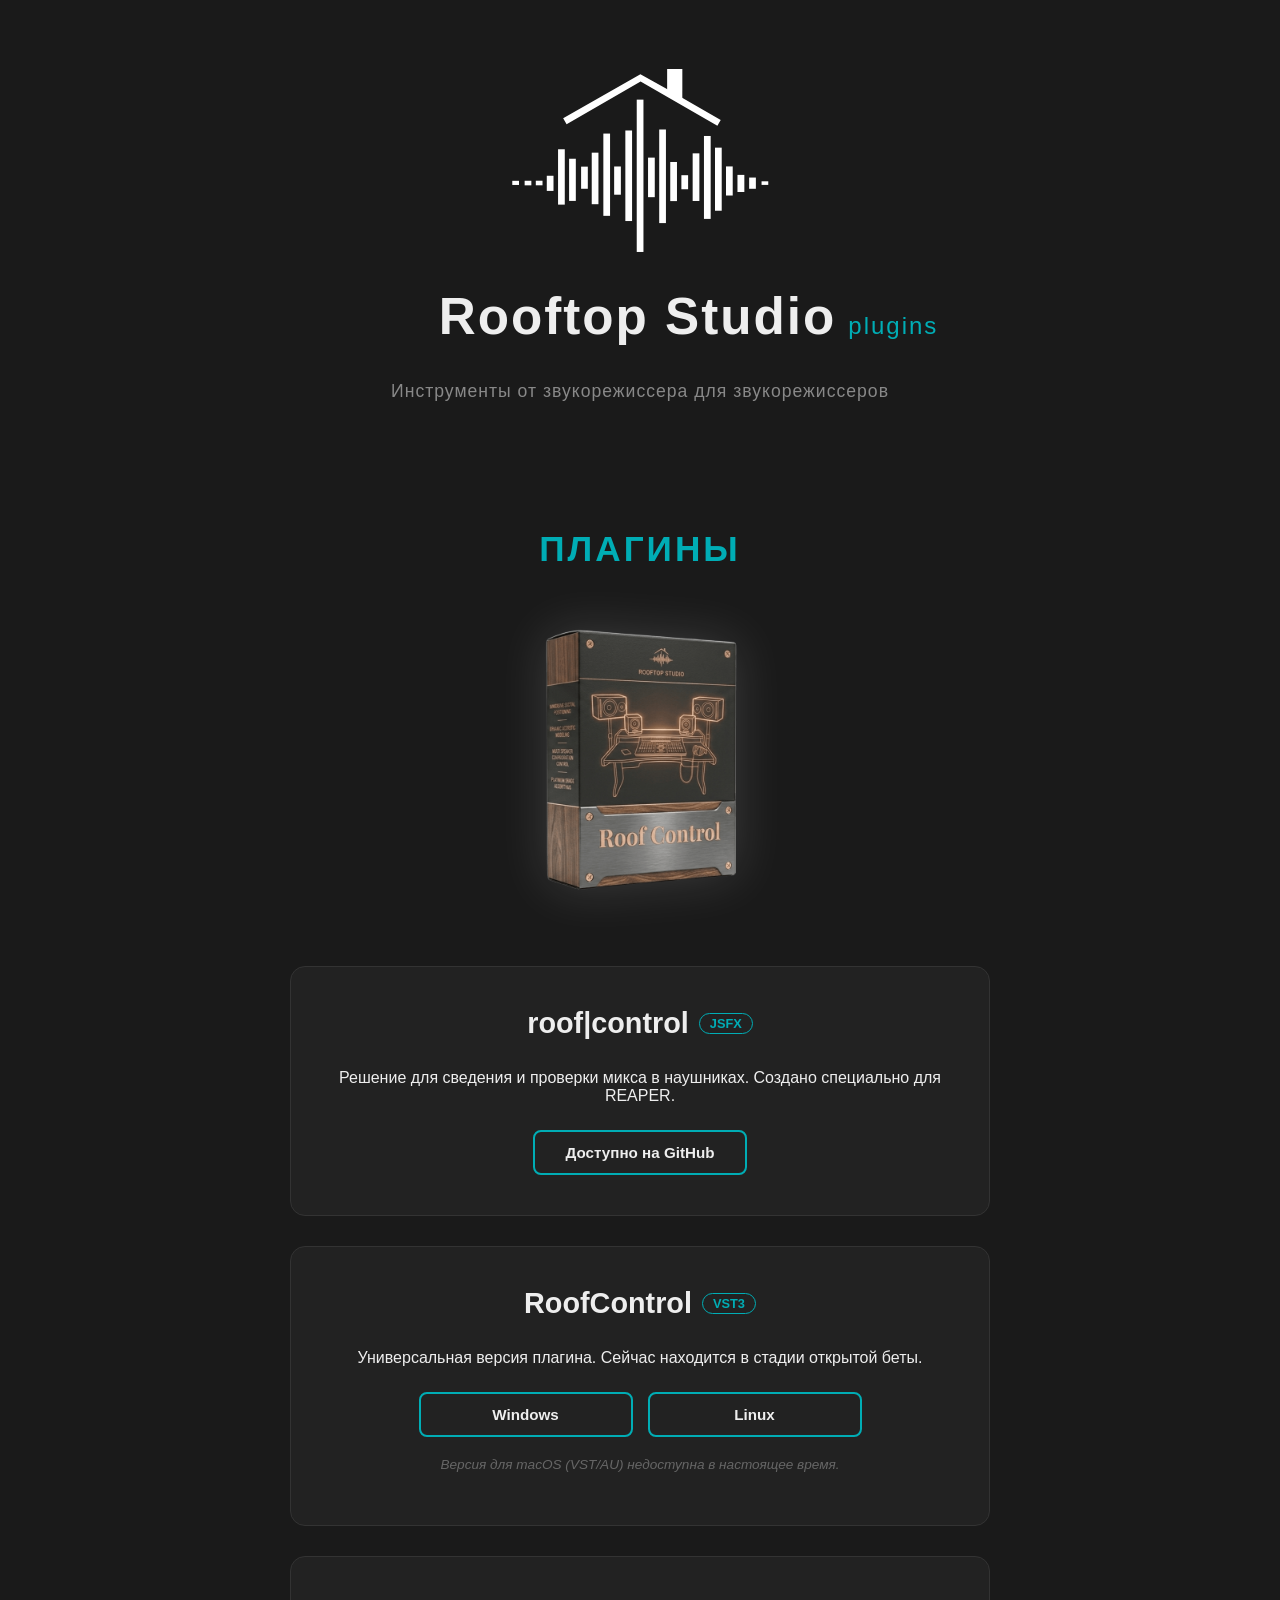
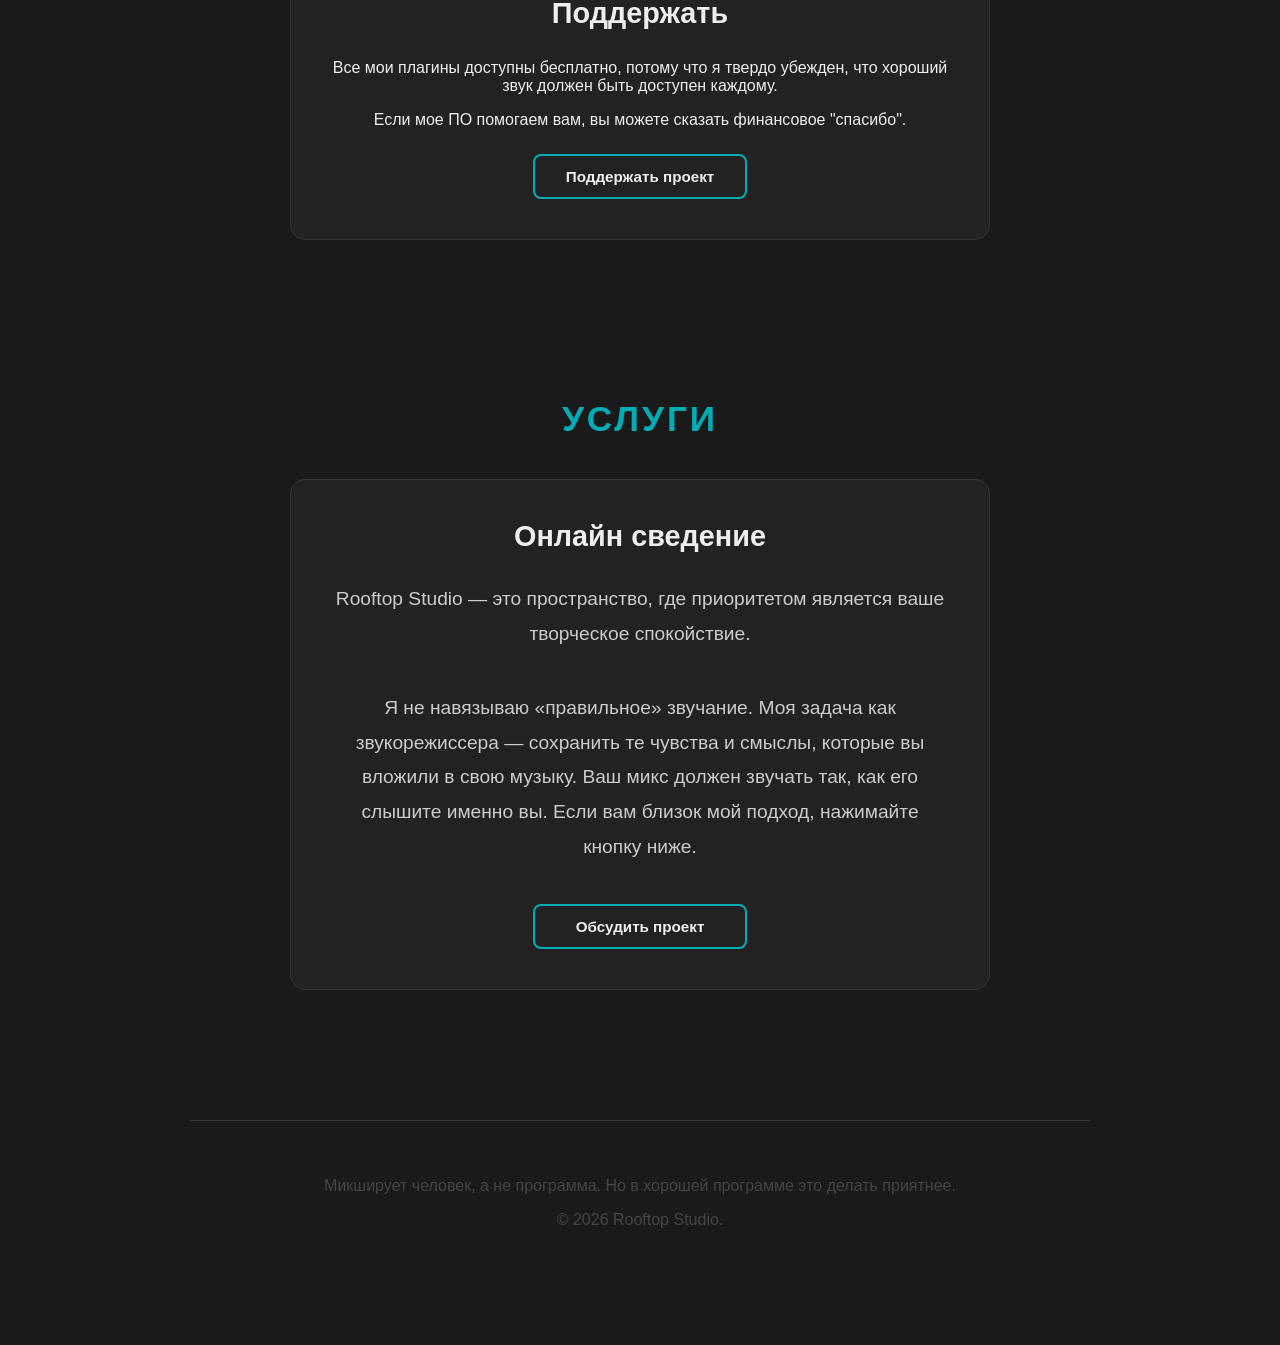
==== ru/index.html @ 6bf993b0 "create" ====
<!DOCTYPE html>
<html lang="ru">
<head>
    <meta charset="UTF-8">
    <meta name="viewport" content="width=device-width, initial-scale=1.0">
    <title>Rooftop Studio — Плагины и Сведение</title>
    <link rel="stylesheet" href="../style.css">
</head>
<body class="landing-page">
    <div class="landing-container">
        <header class="hero">
            <img src="../rooftop_logo_nt.svg" alt="Rooftop Studio" class="main-logo">
            <h1>Rooftop Studio <sub class="sub-title">plugins</sub></h1>
            <p class="tagline">Инструменты от звукорежиссера для звукорежиссеров</p>
        </header>
    
    <section class="section">
    <h2 class="section-title">Плагины</h2>
    
    <img src="../box_pic.png" alt="Rooftop Studio Plugins" class="section-hero-image">
    
    <div class="project-card">
        <h3>roof|control <span class="format-tag">JSFX</span></h3>
        <p>Решение для сведения и проверки микса в наушниках. Создано специально для REAPER.</p>
        <div class="button-group">
            <a href="https://github.com/Ilya-audio/roof_control" class="btn-small">Доступно на GitHub</a>
        </div>
    </div>

    <div class="project-card">
        <h3>RoofControl <span class="format-tag">VST3</span></h3>
        <p>Универсальная версия плагина. Сейчас находится в стадии открытой беты.</p>
        <div class="button-group">
            <a href="#" class="btn-small">Windows</a>
            <a href="#" class="btn-small">Linux</a>
        </div>
        <p class="note">Версия для macOS (VST/AU) недоступна в настоящее время.</p>
    </div>

    <div class="project-card">
        <h3>Поддержать</h3>
        <p>
            Все мои плагины доступны бесплатно, потому что я твердо убежден, что хороший звук должен быть доступен каждому.
            </p> 
            <p>
            Если мое ПО помогаем вам, вы можете сказать финансовое "спасибо".
        </p>
        <div class="button-group">
            <a href="https://boosty.to/rooftopstudio/donate" class="btn-small">Поддержать проект</a>
        </div>
    </div>
</section>

<section class="section">
    <h2 class="section-title">Услуги</h2>
    <div class="project-card">
        <h3>Онлайн сведение</h3>
        <p class="bio-text">
        Rooftop Studio — это пространство, где приоритетом является ваше творческое спокойствие.
    </p>
    <p class="bio-text">
        Я не навязываю «правильное» звучание. Моя задача как звукорежиссера — сохранить те чувства и смыслы, которые вы вложили в свою музыку. Ваш микс должен звучать так, как его слышите именно вы. Если вам близок мой подход, нажимайте кнопку ниже.
    </p>
        <div class="button-group">
            <a href="mailto:rooftopstudio.yt@gmail.com" class="btn-small">Обсудить проект</a>
        </div>
    </div>
</section>

        <footer>
            <p>Микширует человек, а не программа. Но в хорошей программе это делать приятнее.</p>
            <p>© 2026 Rooftop Studio.</p>
        </footer>
    </div>
</body>
</html>
---- style.css ----
/* 1. БАЗОВЫЕ НАСТРОЙКИ (Общие для всех страниц) */
html {
    background-color: #1a1a1a;
    margin: 0;
    padding: 0;
}

body {
    margin: 0;
    padding: 0;
    background-color: #1a1a1a;
    font-family: 'Segoe UI', Tahoma, Geneva, Verdana, sans-serif;
    color: #eeeeee;
}

/* 2. ГЛАВНАЯ СТРАНИЦА-ЗАСТАВКА (Выбор языка) */
body.splash-screen {
    height: 100vh;
    display: flex;
    flex-direction: column;
    justify-content: center;
    align-items: center;
    text-align: center;
}

/* 3. ЛЕНДИНГ (Страница с плагинами) */
body.landing-page {
    display: block; 
    height: auto;
    min-height: 100vh;
    overflow-y: auto;
    text-align: center;
}

.landing-container {
    width: 100%;
    max-width: 900px;
    margin: 0 auto;
    padding: 60px 20px;
    display: flex;
    flex-direction: column;
    align-items: center;
}

/* 4. ШАПКА И ЛОГОТИП */
.hero {
    width: 100%;
    margin-bottom: 80px;
    display: flex;
    flex-direction: column;
    align-items: center;
}

.main-logo {
    display: block;
    margin: 0 auto 1rem auto; 
    width: 280px;                
    max-width: 90%;
    height: auto;
}

h1 {
    font-size: 3.2rem;
    margin: 0 0 4rem 0;
    letter-spacing: 2px;
    font-weight: 700;
    line-height: 1.2;
    display: inline-flex;    
    align-items: baseline;   
    padding-left: 97px;
}

.sub-title {
    color: #00adb5;           
    font-weight: 300;
    font-size: 1.5rem;
    margin-left: 12px;       
    width: 90px;
    text-align: left;
    white-space: nowrap;
}

.tagline {
    font-size: 1.1rem;
    color: #888;
    margin-top: -30px;   
    letter-spacing: 1px;
}

.section-hero-image {
    display: block;
    width: 100%;
    max-width: 550px;
    height: auto;
    margin: 0 auto 50px auto;
    filter: drop-shadow(0 0 25px rgba(255, 255, 255, 0.15)); 
    transition: all 0.5s ease;
}

.section-hero-image:hover {
    transform: translateY(-10px) scale(1.02);
    filter: drop-shadow(0 0 29px rgba(255, 255, 255, 0.4));
}

/* 5. СЕКЦИИ И КАРТОЧКИ */
.section {
    width: 100%;
    margin-bottom: 100px;
    display: flex;
    flex-direction: column;
    align-items: center;
}

.section-title {
    color: #00adb5;
    font-size: 2.2rem;
    margin-bottom: 40px;
    text-transform: uppercase;
    letter-spacing: 3px;
}

.project-card {
    background: #222;
    padding: 40px;
    border-radius: 15px;
    margin-bottom: 30px;
    border: 1px solid #333;
    width: 100%;
    max-width: 700px;    
    box-sizing: border-box;
}

.project-card h3 {
    font-size: 1.8rem;
    margin-top: 0;
    display: flex;
    align-items: center;
    justify-content: center;
    gap: 10px;
}

.format-tag {
    font-size: 0.8rem;
    border: 1px solid #00adb5;
    color: #00adb5;
    padding: 2px 10px;
    border-radius: 20px;
    text-transform: uppercase;
}

/* 6. КНОПКИ */
.buttons-container {
    display: flex;
    flex-direction: row;
    justify-content: center;
    gap: 20px;
    width: 100%;
    margin-top: 20px;
}

.button-group {
    display: flex;
    justify-content: center;
    gap: 15px;           
    margin-top: 25px;
    flex-wrap: wrap;     
}

.btn {
    display: inline-block;
    width: 220px;
    padding: 16px 0;
    text-decoration: none; 
    color: #eeeeee;
    border: 2px solid #00adb5;
    border-radius: 10px;    
    font-size: 1.2rem;
    font-weight: 600;
    transition: all 0.3s ease;
    text-align: center;
    background: transparent;
}

.btn:hover {
    background-color: #00adb5;
    color: #1a1a1a;
    transform: translateY(-4px); 
    box-shadow: 0 8px 20px rgba(0, 173, 181, 0.5);
}

.btn-small {
    display: inline-block;
    min-width: 160px;
    padding: 12px 25px;
    border: 2px solid #00adb5;
    color: #eeeeee;
    text-decoration: none;
    border-radius: 8px;
    font-weight: 600;
    font-size: 0.95rem;
    transition: all 0.3s ease;
    text-align: center;
}

.btn-small:hover {
    background-color: #00adb5;
    color: #1a1a1a;
    transform: translateY(-2px);
}

/* 7. ТЕКСТ И ФУТЕР */
.bio-text {
    max-width: 750px;
    font-size: 1.2rem;
    line-height: 1.8;
    color: #ccc;
    margin-bottom: 40px;
}

.note {
    font-size: 0.85rem;
    color: #666;
    margin-top: 20px;
    font-style: italic;
}

footer {
    border-top: 1px solid #333;
    padding: 40px 0;
    width: 100%;
    color: #444;
}
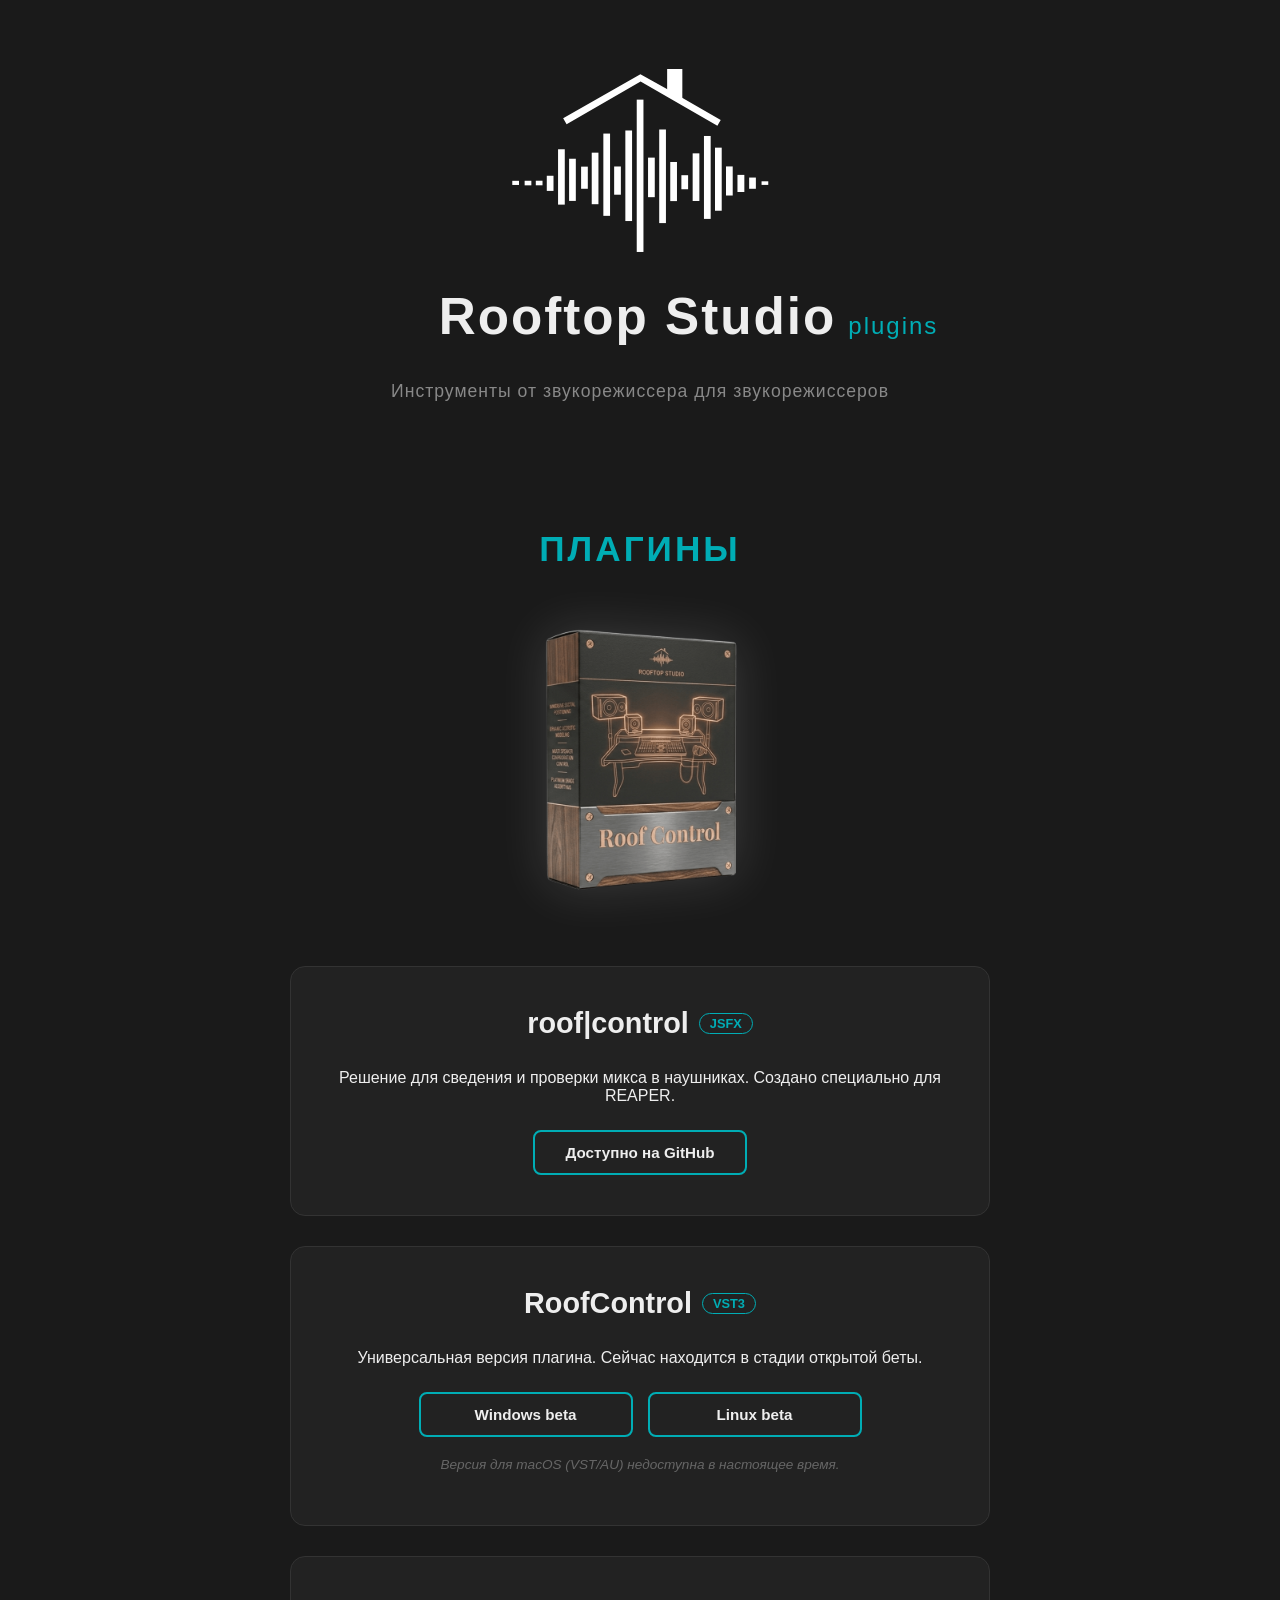
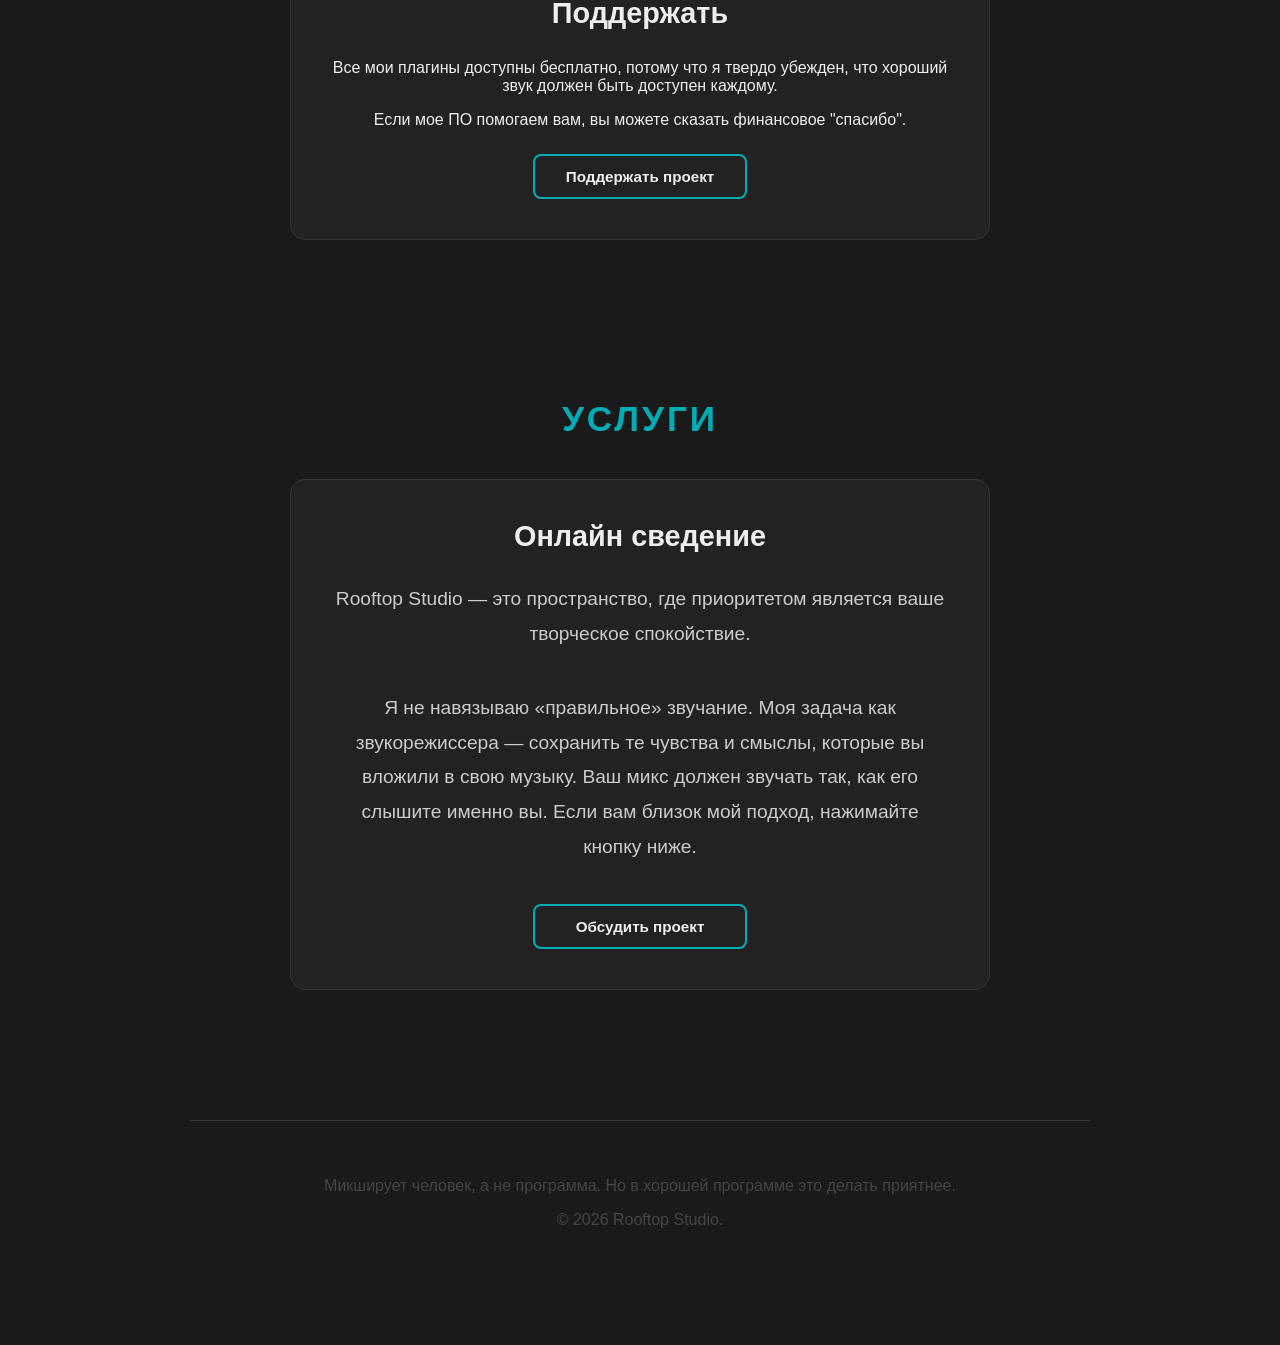
==== commit c56a23df: "Update index.html" ====
--- a/ru/index.html
+++ b/ru/index.html
@@ -31,8 +31,8 @@
         <h3>RoofControl <span class="format-tag">VST3</span></h3>
         <p>Универсальная версия плагина. Сейчас находится в стадии открытой беты.</p>
         <div class="button-group">
-            <a href="#" class="btn-small">Windows</a>
-            <a href="#" class="btn-small">Linux</a>
+            <a href="downloads/RoofControl_Windows.zip" class="btn-small">Windows beta</a>
+            <a href="downloads/RoofControl_Linux.zip" class="btn-small">Linux beta</a>
         </div>
         <p class="note">Версия для macOS (VST/AU) недоступна в настоящее время.</p>
     </div>
